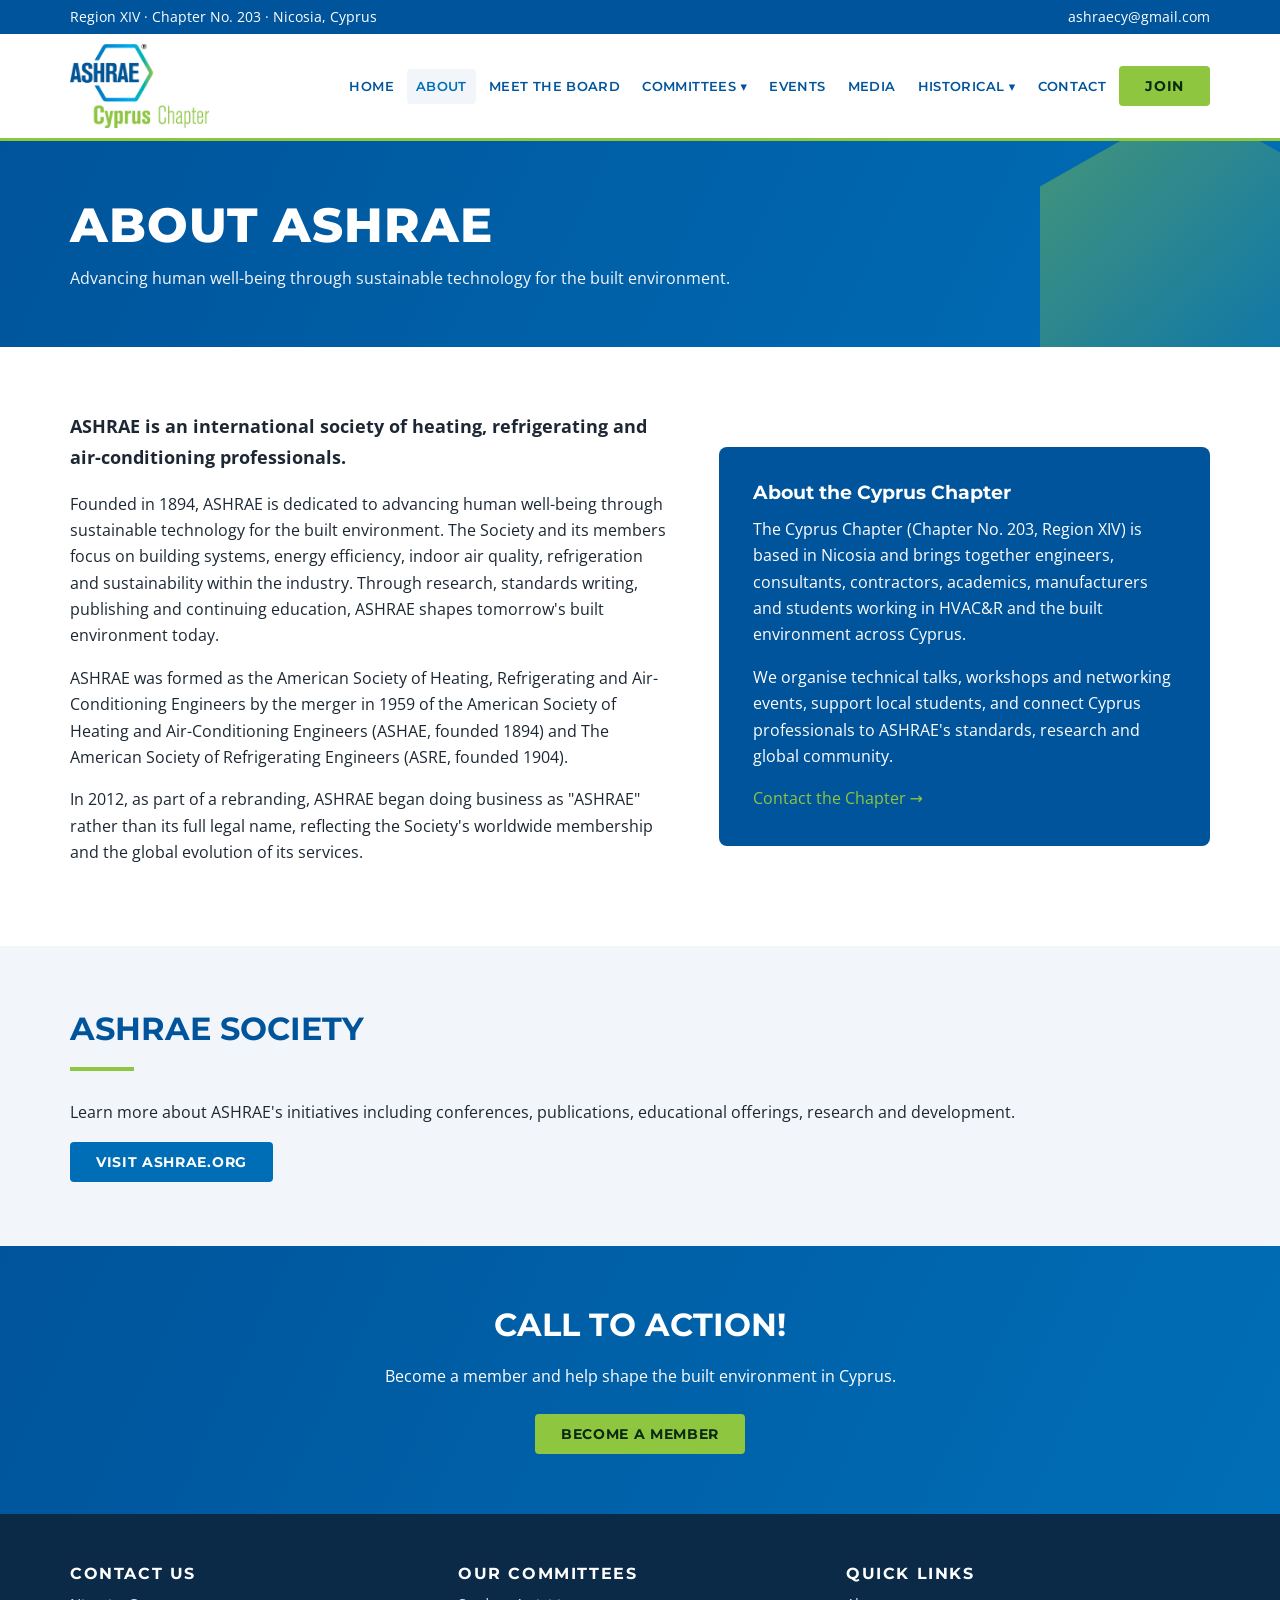
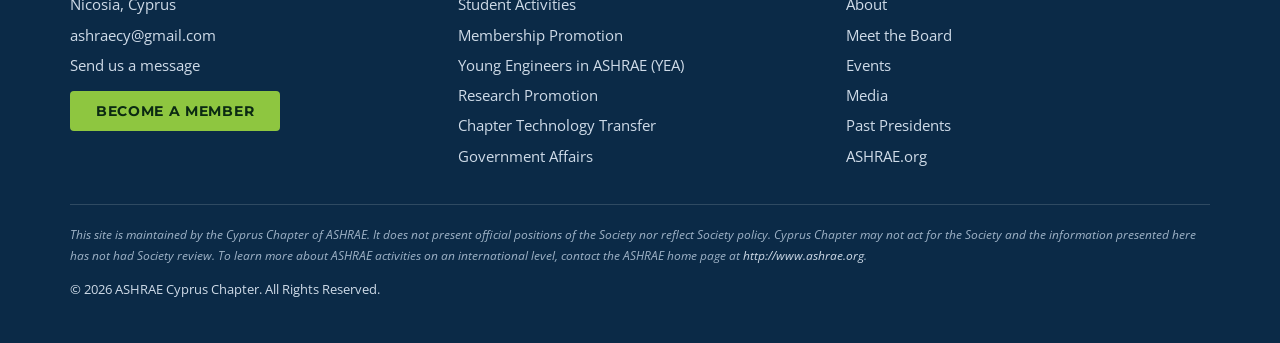
==== about.html @ 28b329ca "Add files via upload" ====
<!DOCTYPE html>
<html lang="en">
<head>
<meta charset="utf-8">
<meta name="viewport" content="width=device-width, initial-scale=1">
<title>About – ASHRAE Cyprus Chapter</title>
<meta name="description" content="ASHRAE Cyprus Chapter: advancing HVAC&amp;R and sustainable technology for the built environment in Cyprus.">
<link rel="icon" href="favicon.png">
<link rel="preconnect" href="https://fonts.googleapis.com">
<link rel="preconnect" href="https://fonts.gstatic.com" crossorigin>
<link href="https://fonts.googleapis.com/css2?family=Montserrat:wght@500;600;700;800&family=Open+Sans:wght@400;600;700&display=swap" rel="stylesheet">
<link rel="stylesheet" href="style.css">
</head>
<body>
<a class="skip" href="#content">Skip to content</a>
<div class="topbar"><div class="wrap"><span>Region XIV · Chapter No. 203 · Nicosia, Cyprus</span><a data-email href="#" hidden></a></div></div>
<header class="site"><div class="wrap">
  <a class="logo" href="index.html" aria-label="ASHRAE Cyprus Chapter home"><img src="logo.png" alt="ASHRAE Cyprus Chapter" width="640" height="387"></a>
  <button class="burger" aria-expanded="false" aria-controls="nav" onclick="var n=document.getElementById('nav');var o=n.classList.toggle('open');this.setAttribute('aria-expanded',o)">Menu</button>
  <nav class="main" id="nav" aria-label="Main"><ul><li><a class="top" href="index.html">Home</a></li><li><a class="top active" href="about.html">About</a></li><li><a class="top" href="meet-the-board.html">Meet the Board</a></li><li><a class="top" href="#" aria-haspopup="true">Committees ▾</a><div class="sub"><a href="student-activities.html">Student Activities</a><a href="membership-promotion.html">Membership Promotion</a><a href="young-engineers-in-ashrae-yea.html">Young Engineers in ASHRAE (YEA)</a><a href="research-promotion.html">Research Promotion</a><a href="chapter-technology-transfer.html">Chapter Technology Transfer</a><a href="government-affairs.html">Government Affairs</a></div></li><li><a class="top" href="events.html">Events</a></li><li><a class="top" href="media.html">Media</a></li><li><a class="top" href="#" aria-haspopup="true">Historical ▾</a><div class="sub"><a href="past-presidents.html">Past Presidents</a></div></li><li><a class="top" href="contact.html">Contact</a></li><li><a class="btn" href="https://www.ashrae.org/join" target="_blank" rel="noopener">Join</a></li></ul></nav>
</div></header>
<div class="page-hero"><div class="wrap"><h1>About ASHRAE</h1><p>Advancing human well-being through sustainable technology for the built environment.</p></div></div>
<main id="content">
<section><div class="wrap split">
  <div>
    <p style="font-size:1.15rem"><strong>ASHRAE is an international society of heating, refrigerating and air-conditioning professionals.</strong></p>
    <p>Founded in 1894, ASHRAE is dedicated to advancing human well-being through sustainable technology for the built environment. The Society and its members focus on building systems, energy efficiency, indoor air quality, refrigeration and sustainability within the industry. Through research, standards writing, publishing and continuing education, ASHRAE shapes tomorrow's built environment today.</p>
    <p>ASHRAE was formed as the American Society of Heating, Refrigerating and Air-Conditioning Engineers by the merger in 1959 of the American Society of Heating and Air-Conditioning Engineers (ASHAE, founded 1894) and The American Society of Refrigerating Engineers (ASRE, founded 1904).</p>
    <p>In 2012, as part of a rebranding, ASHRAE began doing business as "ASHRAE" rather than its full legal name, reflecting the Society's worldwide membership and the global evolution of its services.</p>
  </div>
  <div class="panel">
    <h3>About the Cyprus Chapter</h3>
    <p>The Cyprus Chapter (Chapter No. 203, Region XIV) is based in Nicosia and brings together engineers, consultants, contractors, academics, manufacturers and students working in HVAC&amp;R and the built environment across Cyprus.</p>
    <p>We organise technical talks, workshops and networking events, support local students, and connect Cyprus professionals to ASHRAE's standards, research and global community.</p>
    <a href="contact.html">Contact the Chapter →</a>
  </div>
</div></section>
<section class="soft"><div class="wrap">
  <h2>ASHRAE Society</h2><div class="title-bar"></div>
  <p>Learn more about ASHRAE's initiatives including conferences, publications, educational offerings, research and development.</p>
  <a class="btn blue" href="https://www.ashrae.org" target="_blank" rel="noopener">Visit ASHRAE.org</a>
</div></section>
<div class="cta"><div class="wrap"><h2>Call to action!</h2><p>Become a member and help shape the built environment in Cyprus.</p><a class="btn" href="https://www.ashrae.org/join" target="_blank" rel="noopener">Become a Member</a></div></div></main>
<footer class="site"><div class="wrap">
  <div class="grid g3">
    <div><h3>Contact Us</h3><ul><li>Nicosia, Cyprus</li><li><a data-email href="#" hidden></a></li><li><a href="contact.html">Send us a message</a></li></ul>
    <p style="margin-top:14px"><a class="btn" href="https://www.ashrae.org/join" target="_blank" rel="noopener">Become a Member</a></p></div>
    <div><h3>Our Committees</h3><ul><li><a href="student-activities.html">Student Activities</a></li><li><a href="membership-promotion.html">Membership Promotion</a></li><li><a href="young-engineers-in-ashrae-yea.html">Young Engineers in ASHRAE (YEA)</a></li><li><a href="research-promotion.html">Research Promotion</a></li><li><a href="chapter-technology-transfer.html">Chapter Technology Transfer</a></li><li><a href="government-affairs.html">Government Affairs</a></li></ul></div>
    <div><h3>Quick Links</h3><ul><li><a href="about.html">About</a></li><li><a href="meet-the-board.html">Meet the Board</a></li><li><a href="events.html">Events</a></li><li><a href="media.html">Media</a></li><li><a href="past-presidents.html">Past Presidents</a></li><li><a href="https://www.ashrae.org" target="_blank" rel="noopener">ASHRAE.org</a></li></ul></div>
  </div>
  <p class="disclaimer">This site is maintained by the Cyprus Chapter of ASHRAE. It does not present official positions of the Society nor reflect Society policy. Cyprus Chapter may not act for the Society and the information presented here has not had Society review. To learn more about ASHRAE activities on an international level, contact the ASHRAE home page at <a href="http://www.ashrae.org">http://www.ashrae.org</a>.</p>
  <p class="copy">© 2026 ASHRAE Cyprus Chapter. All Rights Reserved.</p>
</div></footer>
<script src="site-data.js"></script>
<script src="site.js"></script>
</body>
</html>
---- style.css ----
:root{
  --navy:#00549B; --blue:#006EB6; --sky:#2AACE3; --green:#8EC640; --gray:#7A7D81;
  --ink:#1c2733; --bg:#ffffff; --soft:#f2f6fa; --line:#dde5ec;
  --font-head:'Montserrat',system-ui,sans-serif; --font-body:'Open Sans',system-ui,sans-serif;
}
*{box-sizing:border-box}
html{scroll-behavior:smooth}
body{margin:0;font-family:var(--font-body);color:var(--ink);line-height:1.65;background:var(--bg);font-size:16px}
img{max-width:100%;display:block}
a{color:var(--blue);text-decoration:none}
a:hover{color:var(--navy)}
h1,h2,h3,h4{font-family:var(--font-head);color:var(--navy);line-height:1.2;margin:0 0 .6em}
h1{font-size:clamp(2rem,4.5vw,3rem);text-transform:uppercase;letter-spacing:.02em;font-weight:800}
h2{font-size:clamp(1.5rem,3vw,2rem);text-transform:uppercase;font-weight:700}
h3{font-size:1.2rem;font-weight:700}
p{margin:0 0 1em}
.wrap{max-width:1180px;margin:0 auto;padding:0 20px}
.skip{position:absolute;left:-999px}.skip:focus{left:10px;top:10px;background:#fff;padding:8px;z-index:99}

/* top bar + header */
.topbar{background:var(--navy);color:#fff;font-size:.85rem}
.topbar .wrap{display:flex;justify-content:flex-end;gap:20px;padding-top:6px;padding-bottom:6px}
.topbar a{color:#fff}
header.site{background:#fff;border-bottom:3px solid var(--green);position:sticky;top:0;z-index:50}
header.site .wrap{display:flex;align-items:center;justify-content:space-between;gap:20px;min-height:84px}
.logo{display:flex;align-items:center;gap:12px;color:var(--navy)}
.logo .hex{width:46px;height:52px;background:linear-gradient(135deg,var(--blue),var(--green));clip-path:polygon(50% 0,100% 25%,100% 75%,50% 100%,0 75%,0 25%);display:grid;place-items:center;color:#fff;font:800 .8rem var(--font-head)}
.logo .t1{font:800 1.35rem var(--font-head);letter-spacing:.04em;line-height:1}
.logo .t2{font:600 .78rem var(--font-head);color:var(--gray);text-transform:uppercase;letter-spacing:.08em}
nav.main ul{list-style:none;margin:0;padding:0;display:flex;gap:4px;align-items:center}
nav.main li{position:relative}
nav.main a.top{display:block;padding:10px 12px;font:600 .85rem var(--font-head);color:var(--navy);text-transform:uppercase;letter-spacing:.03em;border-radius:4px}
nav.main a.top:hover,nav.main a.top.active{background:var(--soft);color:var(--blue)}
nav.main .sub{display:none;position:absolute;left:0;top:100%;background:#fff;min-width:290px;box-shadow:0 10px 28px rgba(0,40,80,.15);border-top:3px solid var(--green);padding:6px 0}
nav.main li:hover>.sub,nav.main li:focus-within>.sub{display:block}
nav.main .sub a{display:block;padding:9px 18px;font-size:.9rem;color:var(--ink)}
nav.main .sub a:hover{background:var(--soft);color:var(--blue)}
.btn{display:inline-block;background:var(--green);color:#0b2a12;font:700 .85rem var(--font-head);text-transform:uppercase;letter-spacing:.05em;padding:12px 26px;border-radius:4px;border:0;cursor:pointer;transition:.2s}
.btn:hover{background:#7bb232;color:#0b2a12;transform:translateY(-1px)}
.btn.blue{background:var(--blue);color:#fff}.btn.blue:hover{background:var(--navy);color:#fff}
.btn.ghost{background:transparent;border:2px solid #fff;color:#fff}.btn.ghost:hover{background:#fff;color:var(--navy)}
.burger{display:none;background:none;border:2px solid var(--navy);color:var(--navy);padding:6px 12px;font:700 .9rem var(--font-head);border-radius:4px;cursor:pointer}

/* hero */
.hero{position:relative;color:#fff;background:linear-gradient(115deg,rgba(0,84,155,.96) 0%,rgba(0,110,182,.9) 55%,rgba(42,172,227,.85) 100%);overflow:hidden}
.hero:before{content:"";position:absolute;right:-120px;top:-80px;width:520px;height:580px;background:linear-gradient(135deg,rgba(142,198,64,.55),rgba(142,198,64,0));clip-path:polygon(50% 0,100% 25%,100% 75%,50% 100%,0 75%,0 25%)}
.hero:after{content:"";position:absolute;left:-90px;bottom:-140px;width:380px;height:420px;background:rgba(255,255,255,.07);clip-path:polygon(50% 0,100% 25%,100% 75%,50% 100%,0 75%,0 25%)}
.hero .wrap{position:relative;z-index:1;padding-top:96px;padding-bottom:96px;max-width:900px;margin-left:max(20px,calc((100vw - 1180px)/2))}
.hero h1{color:#fff;margin-bottom:.3em}
.hero .kicker{font:600 .9rem var(--font-head);letter-spacing:.2em;text-transform:uppercase;color:var(--green);margin-bottom:12px}
.hero p{font-size:1.15rem;max-width:640px}
.hero .notice{display:inline-block;margin-top:26px;background:rgba(255,255,255,.14);border-left:4px solid var(--green);padding:12px 18px;font-size:.95rem}
.hero .notice a{color:#fff;text-decoration:underline}
.page-hero{background:linear-gradient(115deg,var(--navy),var(--blue));color:#fff;position:relative;overflow:hidden}
.page-hero:after{content:"";position:absolute;right:-60px;top:-40px;width:300px;height:340px;background:linear-gradient(135deg,rgba(142,198,64,.5),rgba(142,198,64,0));clip-path:polygon(50% 0,100% 25%,100% 75%,50% 100%,0 75%,0 25%)}
.page-hero .wrap{padding-top:56px;padding-bottom:56px;position:relative;z-index:1}
.page-hero h1{color:#fff;margin:0}
.page-hero p{margin:10px 0 0;max-width:700px;opacity:.95}

section{padding:64px 0}
section.soft{background:var(--soft)}
.eyebrow{font:700 .8rem var(--font-head);letter-spacing:.18em;text-transform:uppercase;color:var(--green);margin-bottom:8px}
.title-bar{width:64px;height:4px;background:var(--green);margin:0 0 28px}
.center{text-align:center}.center .title-bar{margin-left:auto;margin-right:auto}

.grid{display:grid;gap:24px}
.g2{grid-template-columns:repeat(2,1fr)}.g3{grid-template-columns:repeat(3,1fr)}.g4{grid-template-columns:repeat(4,1fr)}
.card{background:#fff;border:1px solid var(--line);border-top:4px solid var(--blue);border-radius:6px;padding:26px;transition:.2s;display:flex;flex-direction:column}
.card:hover{box-shadow:0 12px 30px rgba(0,60,110,.12);transform:translateY(-3px)}
.card:nth-child(3n+2){border-top-color:var(--sky)}.card:nth-child(3n){border-top-color:var(--green)}
.card h3{margin-bottom:.5em}
.card .more{margin-top:auto;font:700 .8rem var(--font-head);text-transform:uppercase;letter-spacing:.06em}

.split{display:grid;grid-template-columns:1.1fr .9fr;gap:48px;align-items:center}
.panel{background:var(--navy);color:#fff;border-radius:8px;padding:34px}
.panel h3{color:#fff}.panel a{color:var(--green)}
.stat{display:grid;grid-template-columns:repeat(2,1fr);gap:18px;margin-top:10px}
.stat div{background:rgba(255,255,255,.1);border-radius:6px;padding:16px}
.stat b{display:block;font:800 1.9rem var(--font-head);color:var(--green)}

.tier{margin-bottom:34px}
.tier h3{display:flex;align-items:center;gap:10px;font-size:1rem;text-transform:uppercase;letter-spacing:.12em;color:var(--gray)}
.tier h3:after{content:"";flex:1;height:1px;background:var(--line)}
.slots{display:flex;flex-wrap:wrap;gap:16px}
.slot{flex:1 1 200px;min-height:84px;border:2px dashed var(--line);border-radius:6px;display:grid;place-items:center;color:var(--gray);font-size:.85rem;background:#fff;text-align:center;padding:10px}

.person{text-align:center}
.avatar{width:150px;height:150px;border-radius:50%;margin:0 auto 14px;background:linear-gradient(135deg,var(--soft),#dbe8f3);border:4px solid #fff;box-shadow:0 0 0 3px var(--sky);display:grid;place-items:center;color:var(--blue);font:800 2rem var(--font-head)}
.person h3{margin-bottom:2px}.person h4{font:600 .85rem var(--font-body);color:var(--gray);text-transform:uppercase;letter-spacing:.1em;margin:0 0 6px}
.person .ph{font-size:.8rem;color:var(--gray);font-style:italic}

.events .ev{display:flex;gap:20px;background:#fff;border:1px solid var(--line);border-left:5px solid var(--green);border-radius:6px;padding:18px 22px;margin-bottom:14px;align-items:center}
.date{min-width:74px;text-align:center;background:var(--navy);color:#fff;border-radius:6px;padding:8px}
.date b{display:block;font:800 1.6rem var(--font-head);line-height:1}.date span{font-size:.75rem;text-transform:uppercase;letter-spacing:.1em}
.empty{border:2px dashed var(--line);border-radius:8px;padding:34px;text-align:center;color:var(--gray);background:#fff}
.media-item{display:flex;gap:16px;align-items:center;background:#fff;border:1px solid var(--line);border-radius:6px;padding:16px 20px;margin-bottom:12px}
.media-item .play{width:44px;height:44px;border-radius:50%;background:var(--blue);display:grid;place-items:center;color:#fff;flex:none}
.tag{font:700 .7rem var(--font-head);text-transform:uppercase;letter-spacing:.1em;color:var(--blue);background:var(--soft);padding:3px 9px;border-radius:20px}
ul.clean{list-style:none;padding:0;margin:0}
ul.clean li{padding:10px 0;border-bottom:1px solid var(--line)}
ul.clean li:before{content:"";display:inline-block;width:9px;height:9px;background:var(--green);margin-right:12px;clip-path:polygon(50% 0,100% 25%,100% 75%,50% 100%,0 75%,0 25%)}
table{width:100%;border-collapse:collapse;background:#fff}
th,td{padding:12px 16px;border-bottom:1px solid var(--line);text-align:left}
th{background:var(--navy);color:#fff;font:600 .85rem var(--font-head);text-transform:uppercase;letter-spacing:.06em}

.cta{background:linear-gradient(115deg,var(--navy),var(--blue));color:#fff;text-align:center;padding:60px 0}
.cta h2{color:#fff}.cta p{max-width:620px;margin:0 auto 24px}

form.contact{display:grid;gap:14px}
form.contact input,form.contact textarea,form.contact select{width:100%;padding:12px 14px;border:1px solid var(--line);border-radius:4px;font:inherit}
form.contact input:focus,form.contact textarea:focus{outline:2px solid var(--sky);border-color:var(--sky)}

footer.site{background:#0b2a47;color:#cfdbe8;font-size:.92rem}
footer.site .wrap{padding-top:50px;padding-bottom:30px}
footer.site h3{color:#fff;font-size:1rem;text-transform:uppercase;letter-spacing:.1em}
footer.site a{color:#cfdbe8}footer.site a:hover{color:var(--green)}
footer.site ul{list-style:none;padding:0;margin:0}footer.site li{margin-bottom:6px}
.disclaimer{border-top:1px solid rgba(255,255,255,.15);margin-top:30px;padding-top:20px;font-size:.78rem;font-style:italic;color:#9fb3c7}
.copy{margin-top:12px;font-size:.82rem}

@media(max-width:980px){
  .g3,.g4{grid-template-columns:repeat(2,1fr)}.split{grid-template-columns:1fr}
  .burger{display:block}
  nav.main{display:none;position:absolute;left:0;right:0;top:100%;background:#fff;border-bottom:3px solid var(--green);box-shadow:0 12px 24px rgba(0,0,0,.12);max-height:80vh;overflow:auto}
  nav.main.open{display:block}
  nav.main ul{flex-direction:column;align-items:stretch;padding:10px 20px}
  nav.main .sub{display:block;position:static;box-shadow:none;border:0;padding:0 0 0 14px}
  header.site .wrap{position:relative}
}
@media(max-width:620px){.g2,.g3,.g4{grid-template-columns:1fr}section{padding:44px 0}.hero .wrap{padding-top:64px;padding-bottom:64px}.events .ev{flex-direction:column;align-items:flex-start}}

.logo .t2,nav.main a.top{white-space:nowrap}
nav.main a.top{padding:10px 9px;font-size:.8rem}

.logo img{height:58px;width:auto;max-width:100%;display:block}
@media(max-width:620px){.logo img{height:46px}}

/* ---- final build additions ---- */
[hidden]{display:none!important}
.logo img{height:84px;width:auto;max-width:100%;display:block}
header.site .wrap{min-height:104px}
.topbar .wrap{justify-content:space-between}
.logo-slot{background:#fff;border:1px solid var(--line);border-style:solid;padding:14px;min-height:96px}
.logo-slot img{max-height:70px;width:auto;max-width:100%;object-fit:contain}
.avatar{overflow:hidden}
.avatar.has-photo{background:#fff}
.avatar-img{width:100%;height:100%;object-fit:cover}
.person a{font-size:.85rem;word-break:break-word}
.ev-info{min-width:0}.ev-info h3{margin:0 0 2px}.ev-meta{margin:0 0 4px;color:var(--gray)}
.ev .more{font:700 .8rem var(--font-head);text-transform:uppercase;letter-spacing:.05em}
.table-wrap{overflow-x:auto}
a.media-item{color:inherit;transition:.2s}a.media-item:hover{border-color:var(--sky);box-shadow:0 6px 18px rgba(0,60,110,.1)}
.media-item h3{margin:4px 0 0;font-size:1.05rem}
.split.single{grid-template-columns:minmax(0,760px)}
.panel.center .avatar{box-shadow:0 0 0 3px var(--green)}
.panel.center p{margin:0 0 8px}
@media(max-width:620px){.logo img{height:60px}.topbar .wrap{flex-wrap:wrap;gap:4px 14px}}
footer.site a.btn,footer.site a.btn:hover{color:#0b2a12}
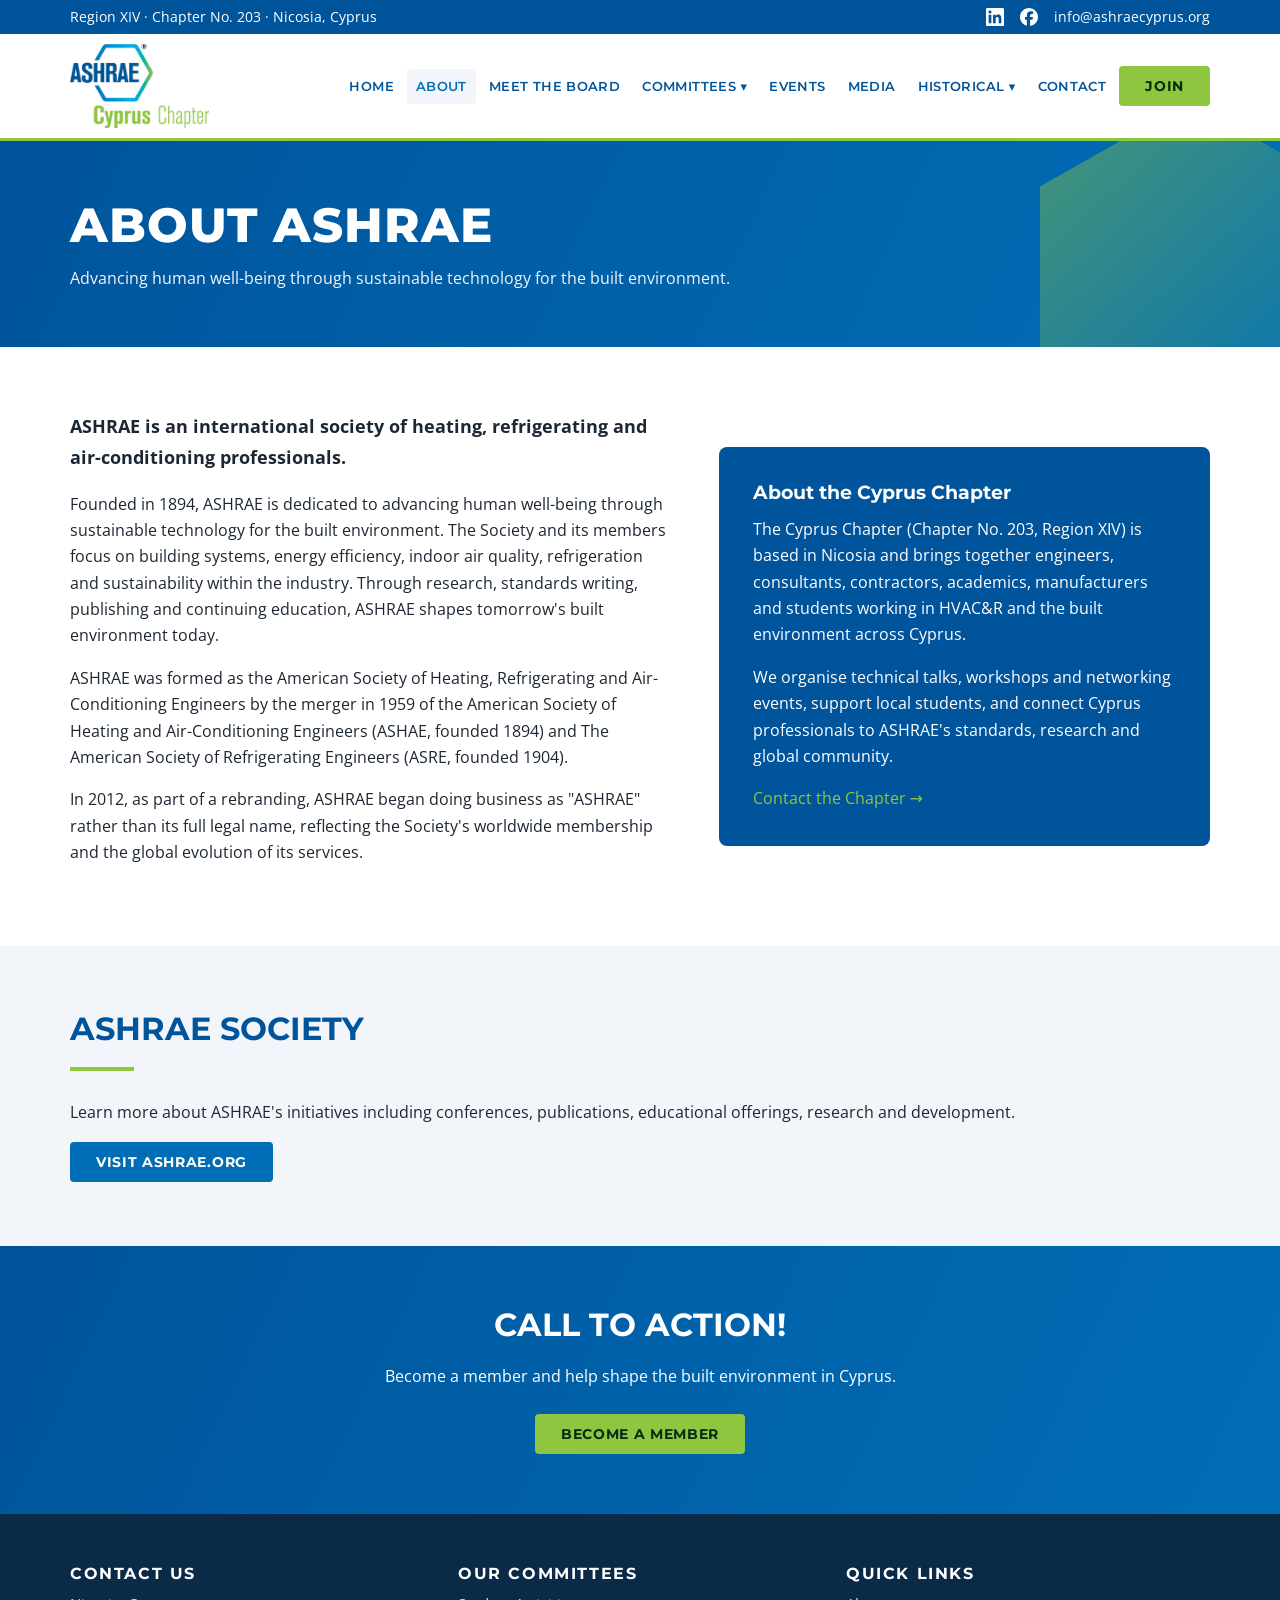
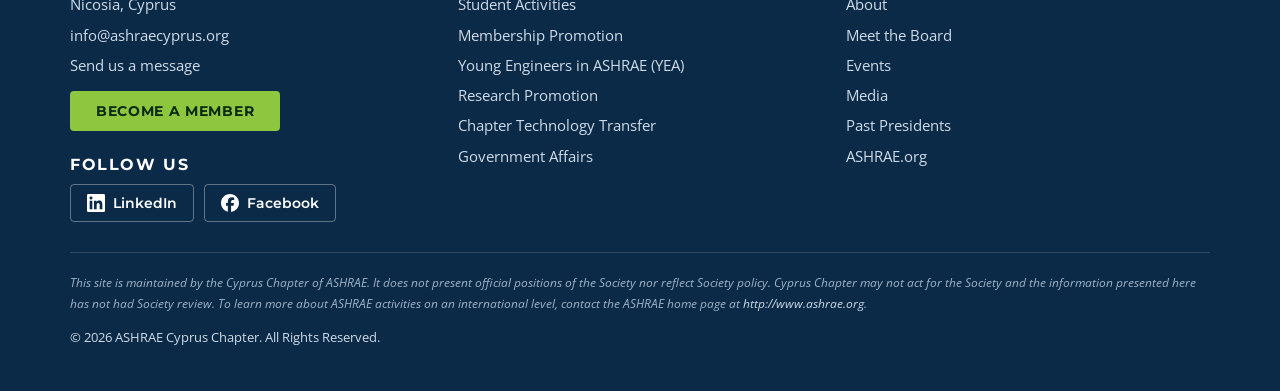
==== commit 94083b70: "Add files via upload" ====
--- a/about.html
+++ b/about.html
@@ -13,7 +13,7 @@
 </head>
 <body>
 <a class="skip" href="#content">Skip to content</a>
-<div class="topbar"><div class="wrap"><span>Region XIV · Chapter No. 203 · Nicosia, Cyprus</span><a data-email href="#" hidden></a></div></div>
+<div class="topbar"><div class="wrap"><span>Region XIV · Chapter No. 203 · Nicosia, Cyprus</span><div class="topbar-right"><a class="social top" data-social="linkedin" href="#" target="_blank" rel="noopener" aria-label="ASHRAE Cyprus Chapter on LinkedIn" hidden><svg class="ico" viewBox="0 0 24 24" aria-hidden="true" focusable="false"><path d="M20.447 20.452h-3.554v-5.569c0-1.328-.027-3.037-1.852-3.037-1.853 0-2.136 1.445-2.136 2.939v5.667H9.351V9h3.414v1.561h.046c.477-.9 1.637-1.85 3.37-1.85 3.601 0 4.267 2.37 4.267 5.455v6.286zM5.337 7.433c-1.144 0-2.063-.926-2.063-2.065 0-1.138.92-2.063 2.063-2.063 1.14 0 2.064.925 2.064 2.063 0 1.139-.925 2.065-2.064 2.065zm1.782 13.019H3.555V9h3.564v11.452zM22.225 0H1.771C.792 0 0 .774 0 1.729v20.542C0 23.227.792 24 1.771 24h20.451C23.2 24 24 23.227 24 22.271V1.729C24 .774 23.2 0 22.222 0h.003z"/></svg><span class="lbl">LinkedIn</span></a><a class="social top" data-social="facebook" href="#" target="_blank" rel="noopener" aria-label="ASHRAE Cyprus Chapter on Facebook" hidden><svg class="ico" viewBox="0 0 24 24" aria-hidden="true" focusable="false"><path d="M9.101 23.691v-7.98H6.627v-3.667h2.474v-1.58c0-4.085 1.848-5.978 5.858-5.978.401 0 .955.042 1.468.103a8.68 8.68 0 0 1 1.141.195v3.325a8.623 8.623 0 0 0-.653-.036 26.805 26.805 0 0 0-.733-.009c-.707 0-1.259.096-1.675.309a1.686 1.686 0 0 0-.679.622c-.258.42-.374.995-.374 1.752v1.297h3.919l-.386 2.103-.287 1.564h-3.246v8.245C19.396 23.238 24 18.179 24 12.044c0-6.627-5.373-12-12-12s-12 5.373-12 12c0 5.628 3.874 10.35 9.101 11.647Z"/></svg><span class="lbl">Facebook</span></a><a data-email href="#" hidden></a></div></div></div>
 <header class="site"><div class="wrap">
   <a class="logo" href="index.html" aria-label="ASHRAE Cyprus Chapter home"><img src="logo.png" alt="ASHRAE Cyprus Chapter" width="640" height="387"></a>
   <button class="burger" aria-expanded="false" aria-controls="nav" onclick="var n=document.getElementById('nav');var o=n.classList.toggle('open');this.setAttribute('aria-expanded',o)">Menu</button>
@@ -44,7 +44,7 @@
 <footer class="site"><div class="wrap">
   <div class="grid g3">
     <div><h3>Contact Us</h3><ul><li>Nicosia, Cyprus</li><li><a data-email href="#" hidden></a></li><li><a href="contact.html">Send us a message</a></li></ul>
-    <p style="margin-top:14px"><a class="btn" href="https://www.ashrae.org/join" target="_blank" rel="noopener">Become a Member</a></p></div>
+    <p style="margin-top:14px"><a class="btn" href="https://www.ashrae.org/join" target="_blank" rel="noopener">Become a Member</a></p><h3 style="margin-top:24px">Follow Us</h3><div class="follow"><a class="social btn-social" data-social="linkedin" href="#" target="_blank" rel="noopener" aria-label="ASHRAE Cyprus Chapter on LinkedIn" hidden><svg class="ico" viewBox="0 0 24 24" aria-hidden="true" focusable="false"><path d="M20.447 20.452h-3.554v-5.569c0-1.328-.027-3.037-1.852-3.037-1.853 0-2.136 1.445-2.136 2.939v5.667H9.351V9h3.414v1.561h.046c.477-.9 1.637-1.85 3.37-1.85 3.601 0 4.267 2.37 4.267 5.455v6.286zM5.337 7.433c-1.144 0-2.063-.926-2.063-2.065 0-1.138.92-2.063 2.063-2.063 1.14 0 2.064.925 2.064 2.063 0 1.139-.925 2.065-2.064 2.065zm1.782 13.019H3.555V9h3.564v11.452zM22.225 0H1.771C.792 0 0 .774 0 1.729v20.542C0 23.227.792 24 1.771 24h20.451C23.2 24 24 23.227 24 22.271V1.729C24 .774 23.2 0 22.222 0h.003z"/></svg><span class="lbl">LinkedIn</span></a><a class="social btn-social" data-social="facebook" href="#" target="_blank" rel="noopener" aria-label="ASHRAE Cyprus Chapter on Facebook" hidden><svg class="ico" viewBox="0 0 24 24" aria-hidden="true" focusable="false"><path d="M9.101 23.691v-7.98H6.627v-3.667h2.474v-1.58c0-4.085 1.848-5.978 5.858-5.978.401 0 .955.042 1.468.103a8.68 8.68 0 0 1 1.141.195v3.325a8.623 8.623 0 0 0-.653-.036 26.805 26.805 0 0 0-.733-.009c-.707 0-1.259.096-1.675.309a1.686 1.686 0 0 0-.679.622c-.258.42-.374.995-.374 1.752v1.297h3.919l-.386 2.103-.287 1.564h-3.246v8.245C19.396 23.238 24 18.179 24 12.044c0-6.627-5.373-12-12-12s-12 5.373-12 12c0 5.628 3.874 10.35 9.101 11.647Z"/></svg><span class="lbl">Facebook</span></a></div></div>
     <div><h3>Our Committees</h3><ul><li><a href="student-activities.html">Student Activities</a></li><li><a href="membership-promotion.html">Membership Promotion</a></li><li><a href="young-engineers-in-ashrae-yea.html">Young Engineers in ASHRAE (YEA)</a></li><li><a href="research-promotion.html">Research Promotion</a></li><li><a href="chapter-technology-transfer.html">Chapter Technology Transfer</a></li><li><a href="government-affairs.html">Government Affairs</a></li></ul></div>
     <div><h3>Quick Links</h3><ul><li><a href="about.html">About</a></li><li><a href="meet-the-board.html">Meet the Board</a></li><li><a href="events.html">Events</a></li><li><a href="media.html">Media</a></li><li><a href="past-presidents.html">Past Presidents</a></li><li><a href="https://www.ashrae.org" target="_blank" rel="noopener">ASHRAE.org</a></li></ul></div>
   </div>
--- a/style.css
+++ b/style.css
@@ -156,3 +156,13 @@
 .panel.center p{margin:0 0 8px}
 @media(max-width:620px){.logo img{height:60px}.topbar .wrap{flex-wrap:wrap;gap:4px 14px}}
 footer.site a.btn,footer.site a.btn:hover{color:#0b2a12}
+
+.topbar-right{display:flex;align-items:center;gap:16px}
+.ico{width:1.1em;height:1.1em;fill:currentColor;flex:none}
+.social.top{display:inline-flex;align-items:center;color:#fff}
+.social.top .ico{width:18px;height:18px}.social.top .lbl{position:absolute;left:-9999px}
+.social.top:hover{color:var(--green)}
+.follow{display:flex;gap:10px;flex-wrap:wrap}
+footer.site a.btn-social{display:inline-flex;align-items:center;gap:8px;padding:9px 16px;border:1px solid rgba(255,255,255,.35);border-radius:4px;color:#fff;font:600 .85rem var(--font-head)}
+footer.site a.btn-social .ico{width:18px;height:18px}
+footer.site a.btn-social:hover{background:var(--green);border-color:var(--green);color:#0b2a12}
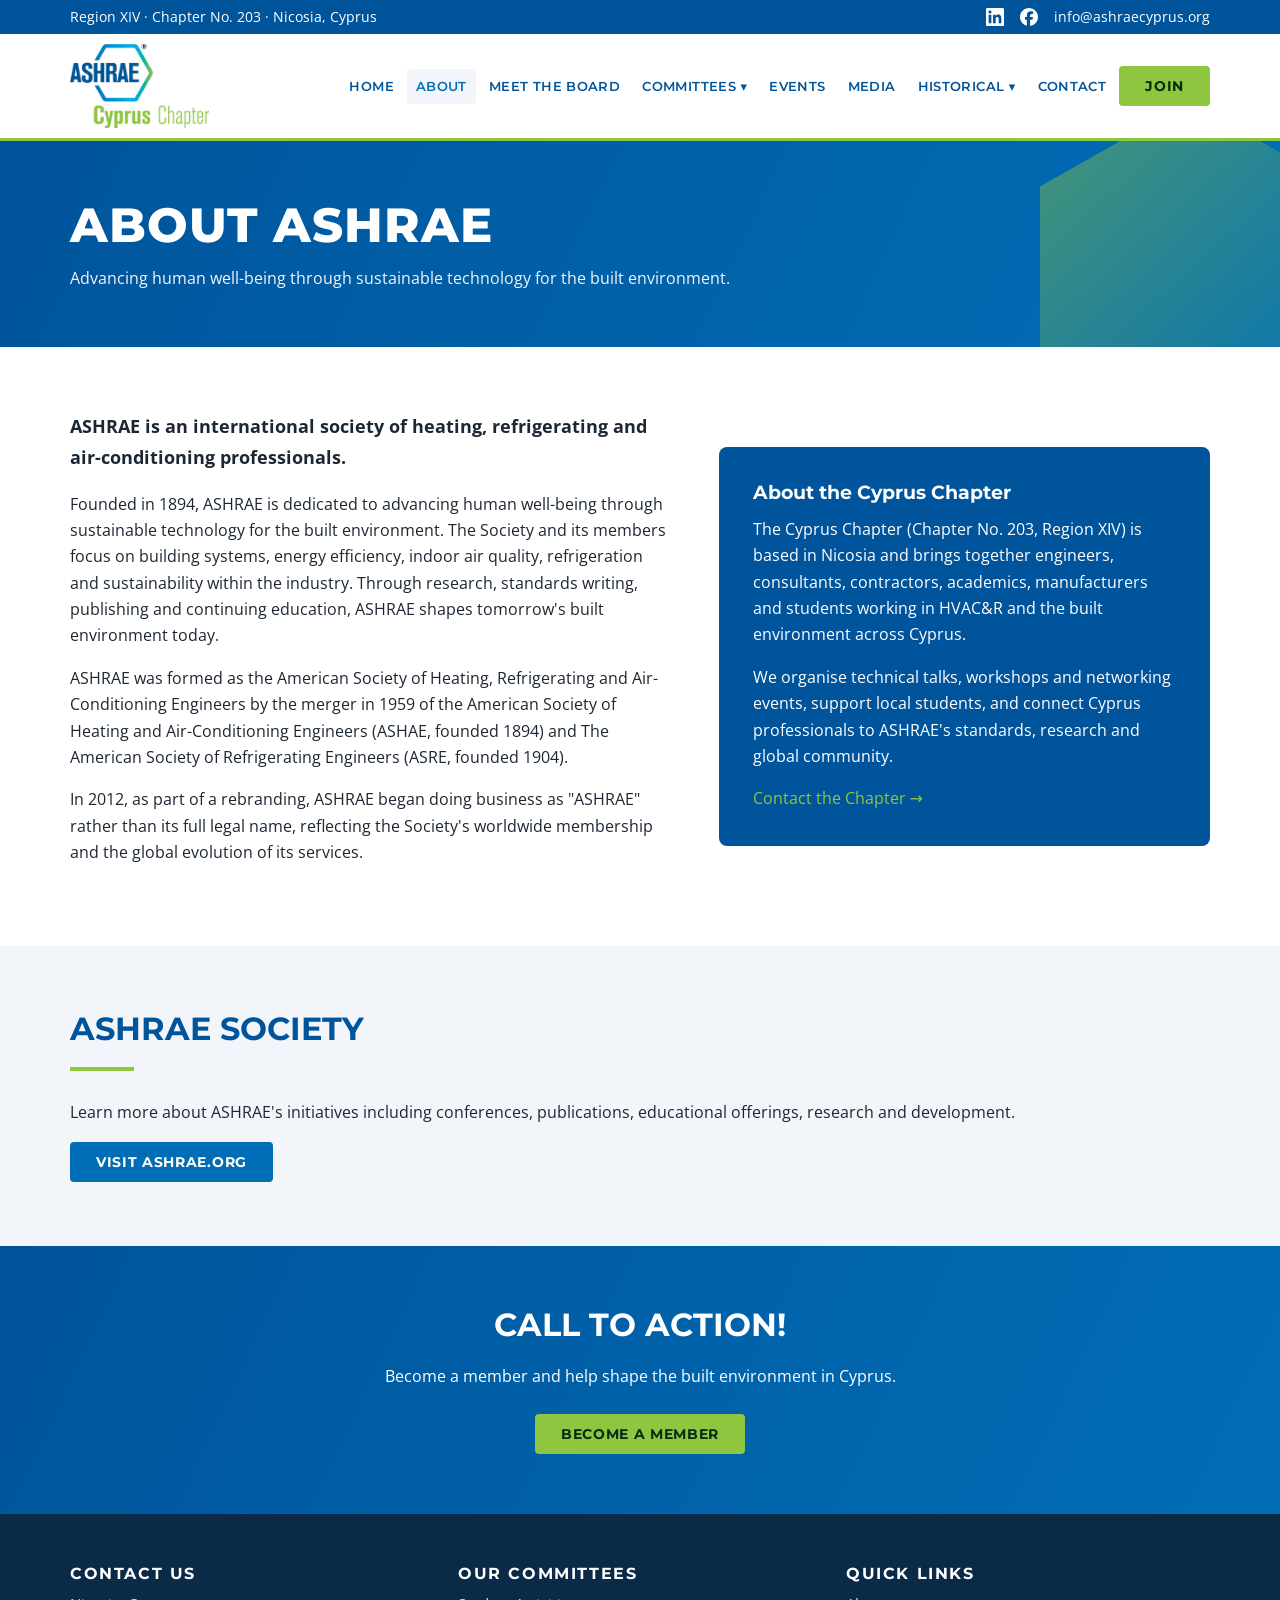
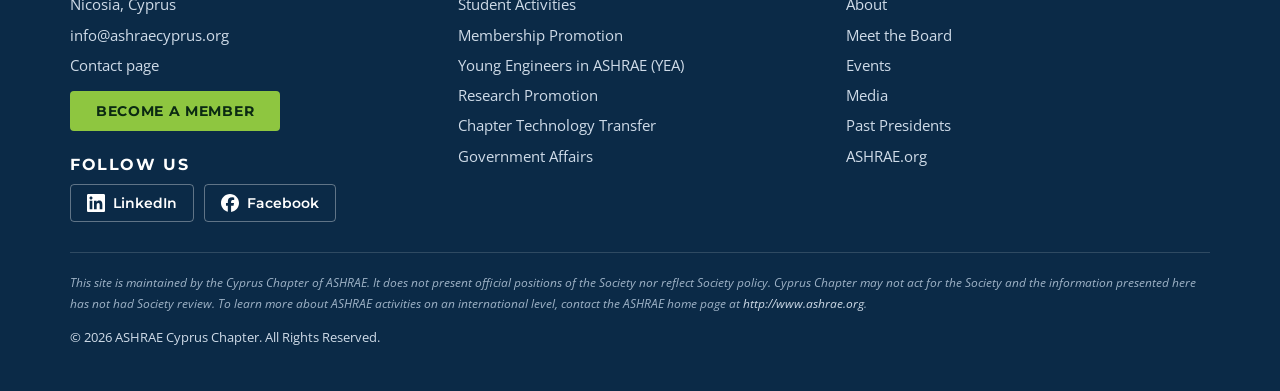
==== commit 1881dc14: "Add files via upload" ====
--- a/about.html
+++ b/about.html
@@ -43,7 +43,7 @@
 <div class="cta"><div class="wrap"><h2>Call to action!</h2><p>Become a member and help shape the built environment in Cyprus.</p><a class="btn" href="https://www.ashrae.org/join" target="_blank" rel="noopener">Become a Member</a></div></div></main>
 <footer class="site"><div class="wrap">
   <div class="grid g3">
-    <div><h3>Contact Us</h3><ul><li>Nicosia, Cyprus</li><li><a data-email href="#" hidden></a></li><li><a href="contact.html">Send us a message</a></li></ul>
+    <div><h3>Contact Us</h3><ul><li>Nicosia, Cyprus</li><li><a data-email href="#" hidden></a></li><li><a href="contact.html">Contact page</a></li></ul>
     <p style="margin-top:14px"><a class="btn" href="https://www.ashrae.org/join" target="_blank" rel="noopener">Become a Member</a></p><h3 style="margin-top:24px">Follow Us</h3><div class="follow"><a class="social btn-social" data-social="linkedin" href="#" target="_blank" rel="noopener" aria-label="ASHRAE Cyprus Chapter on LinkedIn" hidden><svg class="ico" viewBox="0 0 24 24" aria-hidden="true" focusable="false"><path d="M20.447 20.452h-3.554v-5.569c0-1.328-.027-3.037-1.852-3.037-1.853 0-2.136 1.445-2.136 2.939v5.667H9.351V9h3.414v1.561h.046c.477-.9 1.637-1.85 3.37-1.85 3.601 0 4.267 2.37 4.267 5.455v6.286zM5.337 7.433c-1.144 0-2.063-.926-2.063-2.065 0-1.138.92-2.063 2.063-2.063 1.14 0 2.064.925 2.064 2.063 0 1.139-.925 2.065-2.064 2.065zm1.782 13.019H3.555V9h3.564v11.452zM22.225 0H1.771C.792 0 0 .774 0 1.729v20.542C0 23.227.792 24 1.771 24h20.451C23.2 24 24 23.227 24 22.271V1.729C24 .774 23.2 0 22.222 0h.003z"/></svg><span class="lbl">LinkedIn</span></a><a class="social btn-social" data-social="facebook" href="#" target="_blank" rel="noopener" aria-label="ASHRAE Cyprus Chapter on Facebook" hidden><svg class="ico" viewBox="0 0 24 24" aria-hidden="true" focusable="false"><path d="M9.101 23.691v-7.98H6.627v-3.667h2.474v-1.58c0-4.085 1.848-5.978 5.858-5.978.401 0 .955.042 1.468.103a8.68 8.68 0 0 1 1.141.195v3.325a8.623 8.623 0 0 0-.653-.036 26.805 26.805 0 0 0-.733-.009c-.707 0-1.259.096-1.675.309a1.686 1.686 0 0 0-.679.622c-.258.42-.374.995-.374 1.752v1.297h3.919l-.386 2.103-.287 1.564h-3.246v8.245C19.396 23.238 24 18.179 24 12.044c0-6.627-5.373-12-12-12s-12 5.373-12 12c0 5.628 3.874 10.35 9.101 11.647Z"/></svg><span class="lbl">Facebook</span></a></div></div>
     <div><h3>Our Committees</h3><ul><li><a href="student-activities.html">Student Activities</a></li><li><a href="membership-promotion.html">Membership Promotion</a></li><li><a href="young-engineers-in-ashrae-yea.html">Young Engineers in ASHRAE (YEA)</a></li><li><a href="research-promotion.html">Research Promotion</a></li><li><a href="chapter-technology-transfer.html">Chapter Technology Transfer</a></li><li><a href="government-affairs.html">Government Affairs</a></li></ul></div>
     <div><h3>Quick Links</h3><ul><li><a href="about.html">About</a></li><li><a href="meet-the-board.html">Meet the Board</a></li><li><a href="events.html">Events</a></li><li><a href="media.html">Media</a></li><li><a href="past-presidents.html">Past Presidents</a></li><li><a href="https://www.ashrae.org" target="_blank" rel="noopener">ASHRAE.org</a></li></ul></div>
--- a/style.css
+++ b/style.css
@@ -166,3 +166,12 @@
 footer.site a.btn-social{display:inline-flex;align-items:center;gap:8px;padding:9px 16px;border:1px solid rgba(255,255,255,.35);border-radius:4px;color:#fff;font:600 .85rem var(--font-head)}
 footer.site a.btn-social .ico{width:18px;height:18px}
 footer.site a.btn-social:hover{background:var(--green);border-color:var(--green);color:#0b2a12}
+
+.people{display:flex;flex-wrap:wrap;justify-content:center;gap:36px 24px}
+.people .person{flex:0 1 250px;min-width:0}
+
+.hp{position:absolute;left:-9999px;height:0;overflow:hidden}
+.form-status{margin-top:14px;font-weight:600;color:var(--navy)}
+.form-status a{font-weight:700}
+
+.btn-lg{font-size:1.05rem;padding:16px 34px;text-transform:none;letter-spacing:.02em}
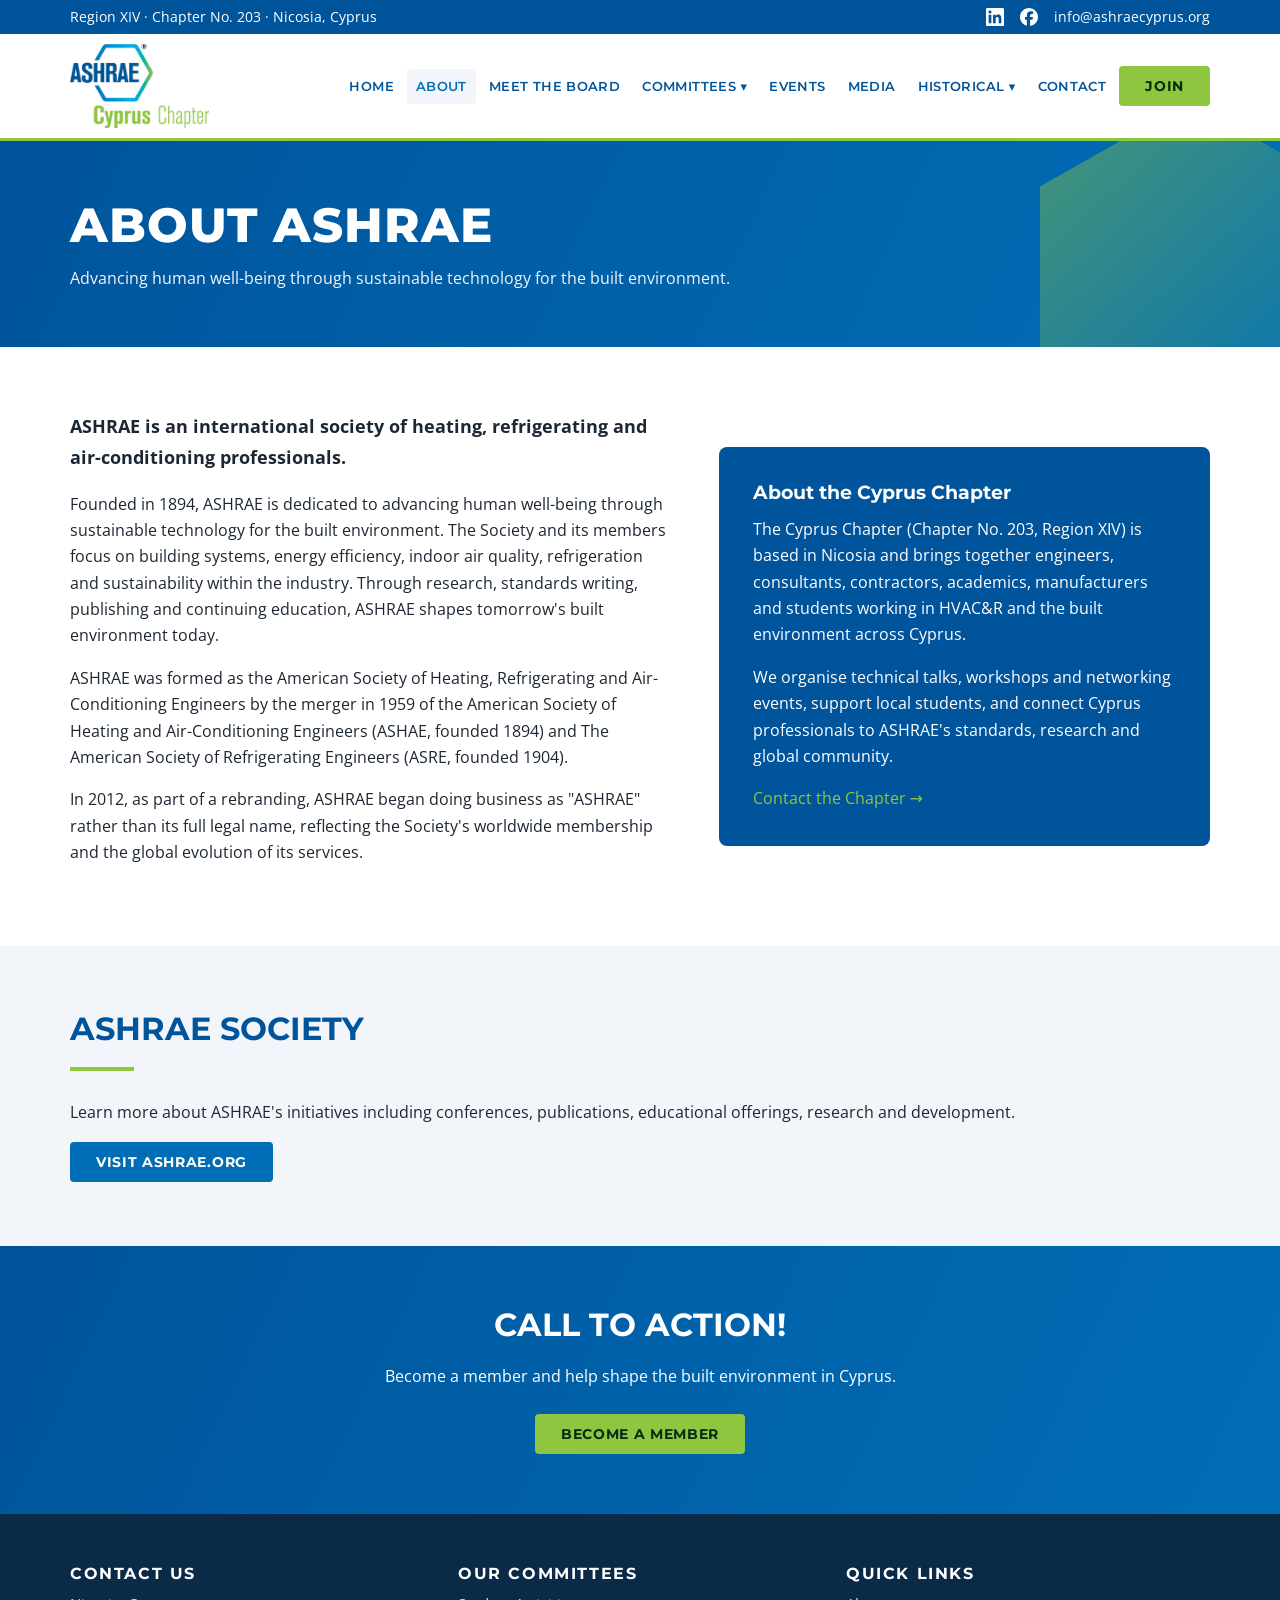
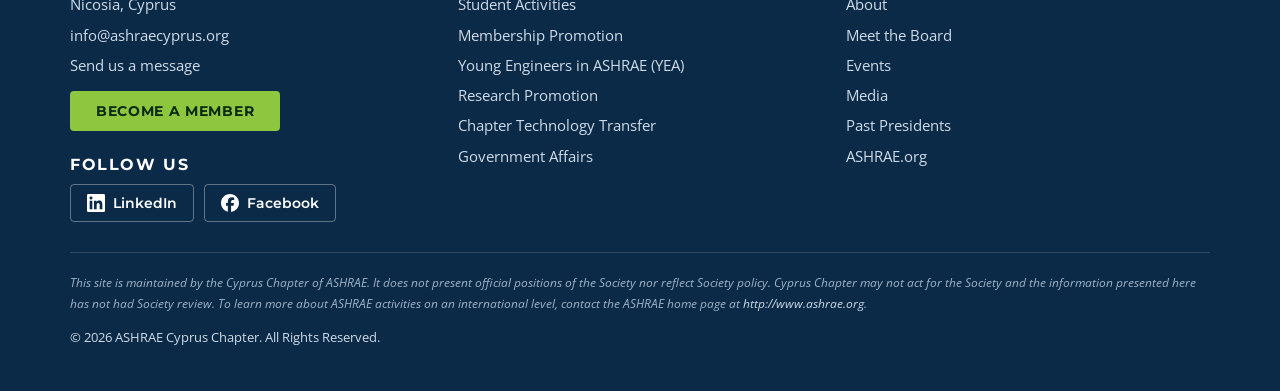
==== commit 7f6708ec: "Add files via upload" ====
--- a/about.html
+++ b/about.html
@@ -43,7 +43,7 @@
 <div class="cta"><div class="wrap"><h2>Call to action!</h2><p>Become a member and help shape the built environment in Cyprus.</p><a class="btn" href="https://www.ashrae.org/join" target="_blank" rel="noopener">Become a Member</a></div></div></main>
 <footer class="site"><div class="wrap">
   <div class="grid g3">
-    <div><h3>Contact Us</h3><ul><li>Nicosia, Cyprus</li><li><a data-email href="#" hidden></a></li><li><a href="contact.html">Contact page</a></li></ul>
+    <div><h3>Contact Us</h3><ul><li>Nicosia, Cyprus</li><li><a data-email href="#" hidden></a></li><li><a href="contact.html">Send us a message</a></li></ul>
     <p style="margin-top:14px"><a class="btn" href="https://www.ashrae.org/join" target="_blank" rel="noopener">Become a Member</a></p><h3 style="margin-top:24px">Follow Us</h3><div class="follow"><a class="social btn-social" data-social="linkedin" href="#" target="_blank" rel="noopener" aria-label="ASHRAE Cyprus Chapter on LinkedIn" hidden><svg class="ico" viewBox="0 0 24 24" aria-hidden="true" focusable="false"><path d="M20.447 20.452h-3.554v-5.569c0-1.328-.027-3.037-1.852-3.037-1.853 0-2.136 1.445-2.136 2.939v5.667H9.351V9h3.414v1.561h.046c.477-.9 1.637-1.85 3.37-1.85 3.601 0 4.267 2.37 4.267 5.455v6.286zM5.337 7.433c-1.144 0-2.063-.926-2.063-2.065 0-1.138.92-2.063 2.063-2.063 1.14 0 2.064.925 2.064 2.063 0 1.139-.925 2.065-2.064 2.065zm1.782 13.019H3.555V9h3.564v11.452zM22.225 0H1.771C.792 0 0 .774 0 1.729v20.542C0 23.227.792 24 1.771 24h20.451C23.2 24 24 23.227 24 22.271V1.729C24 .774 23.2 0 22.222 0h.003z"/></svg><span class="lbl">LinkedIn</span></a><a class="social btn-social" data-social="facebook" href="#" target="_blank" rel="noopener" aria-label="ASHRAE Cyprus Chapter on Facebook" hidden><svg class="ico" viewBox="0 0 24 24" aria-hidden="true" focusable="false"><path d="M9.101 23.691v-7.98H6.627v-3.667h2.474v-1.58c0-4.085 1.848-5.978 5.858-5.978.401 0 .955.042 1.468.103a8.68 8.68 0 0 1 1.141.195v3.325a8.623 8.623 0 0 0-.653-.036 26.805 26.805 0 0 0-.733-.009c-.707 0-1.259.096-1.675.309a1.686 1.686 0 0 0-.679.622c-.258.42-.374.995-.374 1.752v1.297h3.919l-.386 2.103-.287 1.564h-3.246v8.245C19.396 23.238 24 18.179 24 12.044c0-6.627-5.373-12-12-12s-12 5.373-12 12c0 5.628 3.874 10.35 9.101 11.647Z"/></svg><span class="lbl">Facebook</span></a></div></div>
     <div><h3>Our Committees</h3><ul><li><a href="student-activities.html">Student Activities</a></li><li><a href="membership-promotion.html">Membership Promotion</a></li><li><a href="young-engineers-in-ashrae-yea.html">Young Engineers in ASHRAE (YEA)</a></li><li><a href="research-promotion.html">Research Promotion</a></li><li><a href="chapter-technology-transfer.html">Chapter Technology Transfer</a></li><li><a href="government-affairs.html">Government Affairs</a></li></ul></div>
     <div><h3>Quick Links</h3><ul><li><a href="about.html">About</a></li><li><a href="meet-the-board.html">Meet the Board</a></li><li><a href="events.html">Events</a></li><li><a href="media.html">Media</a></li><li><a href="past-presidents.html">Past Presidents</a></li><li><a href="https://www.ashrae.org" target="_blank" rel="noopener">ASHRAE.org</a></li></ul></div>
--- a/style.css
+++ b/style.css
@@ -169,9 +169,3 @@
 
 .people{display:flex;flex-wrap:wrap;justify-content:center;gap:36px 24px}
 .people .person{flex:0 1 250px;min-width:0}
-
-.hp{position:absolute;left:-9999px;height:0;overflow:hidden}
-.form-status{margin-top:14px;font-weight:600;color:var(--navy)}
-.form-status a{font-weight:700}
-
-.btn-lg{font-size:1.05rem;padding:16px 34px;text-transform:none;letter-spacing:.02em}
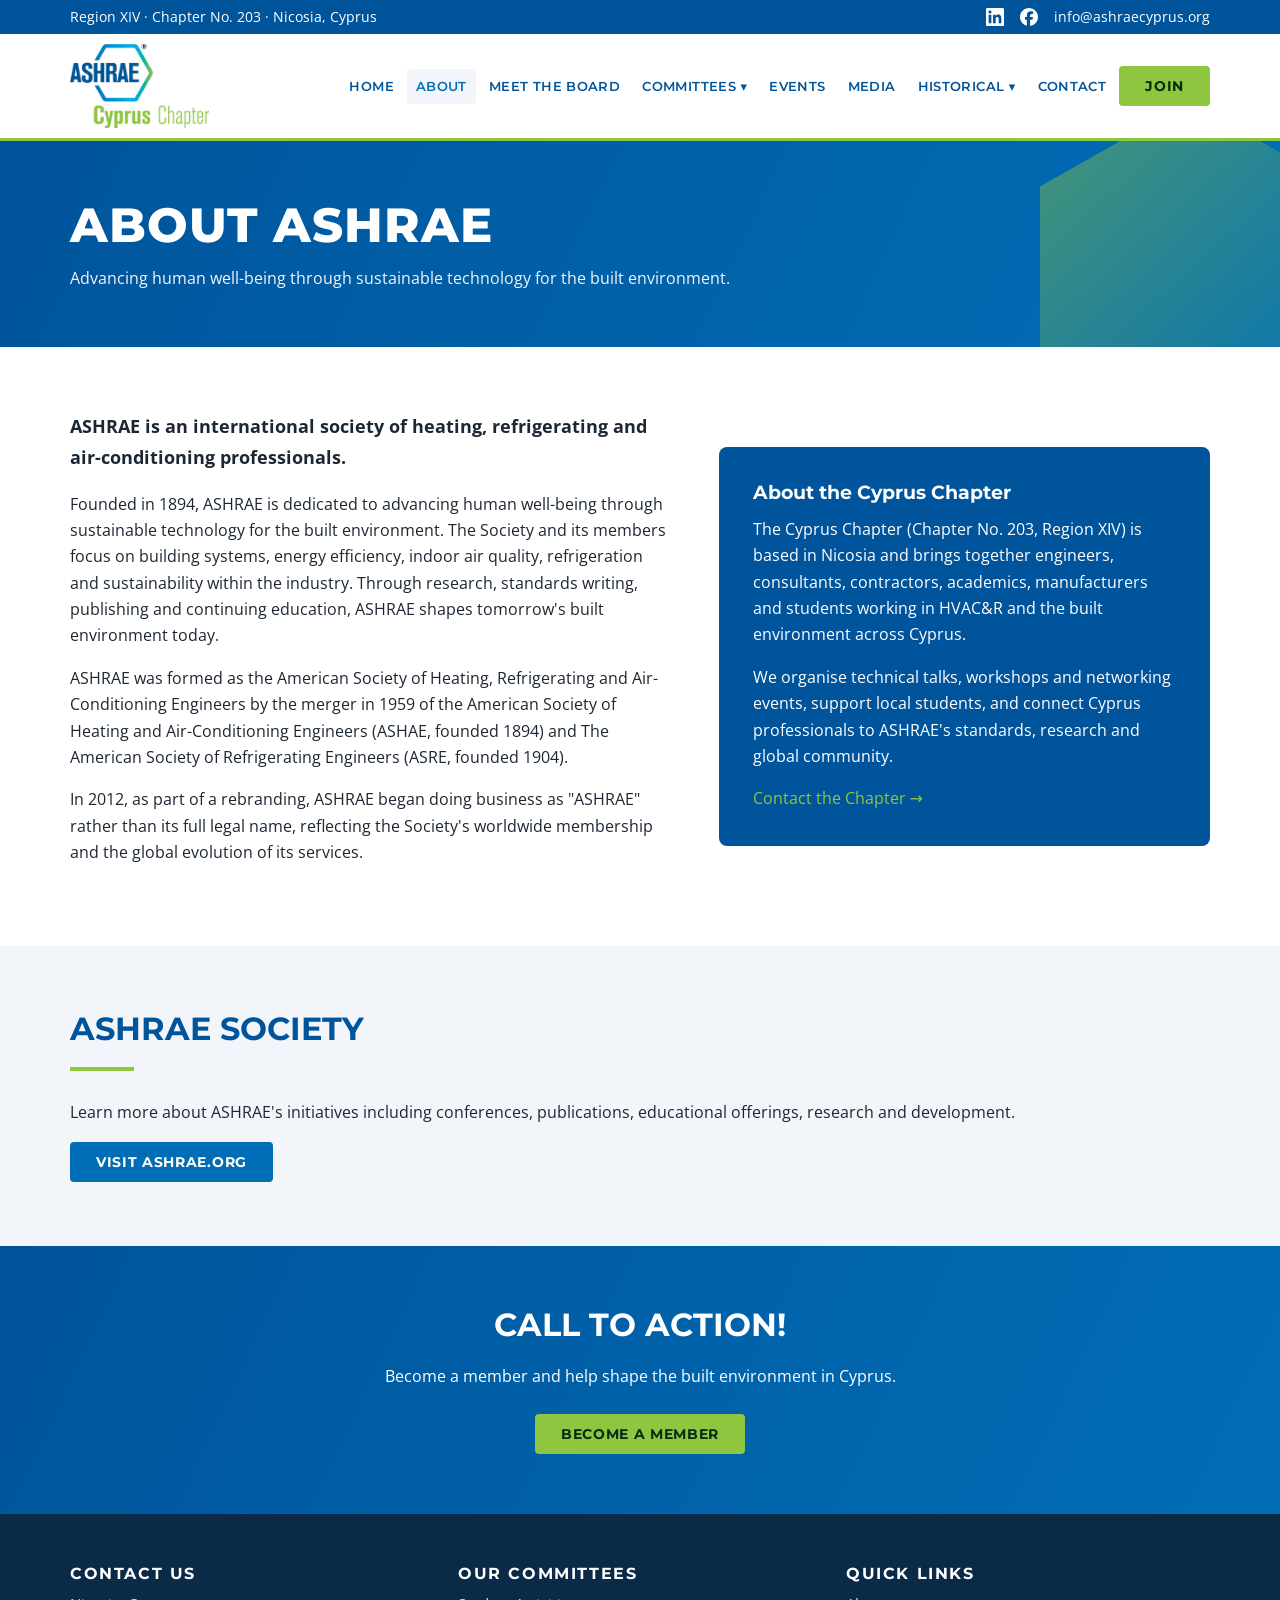
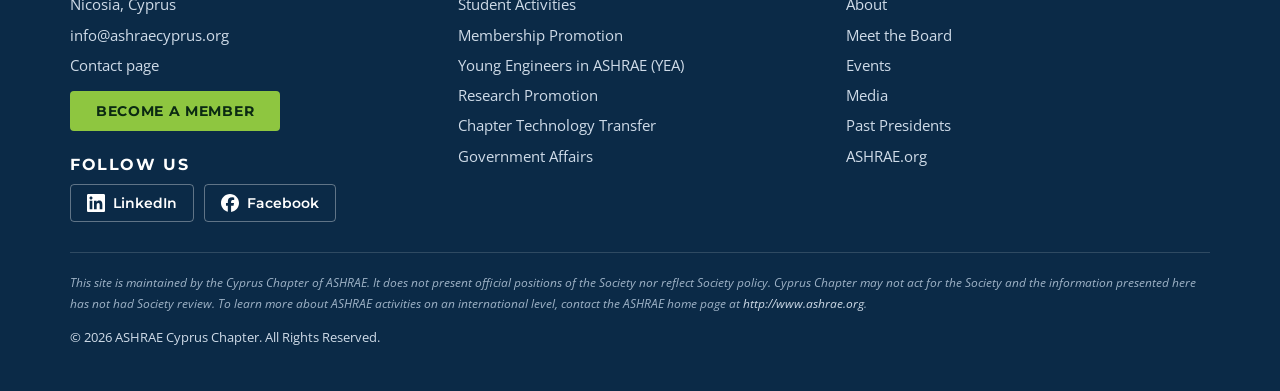
==== commit 5a451629: "Add files via upload" ====
--- a/about.html
+++ b/about.html
@@ -13,7 +13,7 @@
 </head>
 <body>
 <a class="skip" href="#content">Skip to content</a>
-<div class="topbar"><div class="wrap"><span>Region XIV · Chapter No. 203 · Nicosia, Cyprus</span><div class="topbar-right"><a class="social top" data-social="linkedin" href="#" target="_blank" rel="noopener" aria-label="ASHRAE Cyprus Chapter on LinkedIn" hidden><svg class="ico" viewBox="0 0 24 24" aria-hidden="true" focusable="false"><path d="M20.447 20.452h-3.554v-5.569c0-1.328-.027-3.037-1.852-3.037-1.853 0-2.136 1.445-2.136 2.939v5.667H9.351V9h3.414v1.561h.046c.477-.9 1.637-1.85 3.37-1.85 3.601 0 4.267 2.37 4.267 5.455v6.286zM5.337 7.433c-1.144 0-2.063-.926-2.063-2.065 0-1.138.92-2.063 2.063-2.063 1.14 0 2.064.925 2.064 2.063 0 1.139-.925 2.065-2.064 2.065zm1.782 13.019H3.555V9h3.564v11.452zM22.225 0H1.771C.792 0 0 .774 0 1.729v20.542C0 23.227.792 24 1.771 24h20.451C23.2 24 24 23.227 24 22.271V1.729C24 .774 23.2 0 22.222 0h.003z"/></svg><span class="lbl">LinkedIn</span></a><a class="social top" data-social="facebook" href="#" target="_blank" rel="noopener" aria-label="ASHRAE Cyprus Chapter on Facebook" hidden><svg class="ico" viewBox="0 0 24 24" aria-hidden="true" focusable="false"><path d="M9.101 23.691v-7.98H6.627v-3.667h2.474v-1.58c0-4.085 1.848-5.978 5.858-5.978.401 0 .955.042 1.468.103a8.68 8.68 0 0 1 1.141.195v3.325a8.623 8.623 0 0 0-.653-.036 26.805 26.805 0 0 0-.733-.009c-.707 0-1.259.096-1.675.309a1.686 1.686 0 0 0-.679.622c-.258.42-.374.995-.374 1.752v1.297h3.919l-.386 2.103-.287 1.564h-3.246v8.245C19.396 23.238 24 18.179 24 12.044c0-6.627-5.373-12-12-12s-12 5.373-12 12c0 5.628 3.874 10.35 9.101 11.647Z"/></svg><span class="lbl">Facebook</span></a><a data-email href="#" hidden></a></div></div></div>
+<div class="topbar"><div class="wrap"><span>Region XIV · Chapter No. 203 · Nicosia, Cyprus</span><div class="topbar-right"><a class="social top" data-social="linkedin" href="https://www.linkedin.com/company/ashrae-cyprus-chapter/home/" target="_blank" rel="noopener" aria-label="ASHRAE Cyprus Chapter on LinkedIn"><svg class="ico" viewBox="0 0 24 24" aria-hidden="true" focusable="false"><path d="M20.447 20.452h-3.554v-5.569c0-1.328-.027-3.037-1.852-3.037-1.853 0-2.136 1.445-2.136 2.939v5.667H9.351V9h3.414v1.561h.046c.477-.9 1.637-1.85 3.37-1.85 3.601 0 4.267 2.37 4.267 5.455v6.286zM5.337 7.433c-1.144 0-2.063-.926-2.063-2.065 0-1.138.92-2.063 2.063-2.063 1.14 0 2.064.925 2.064 2.063 0 1.139-.925 2.065-2.064 2.065zm1.782 13.019H3.555V9h3.564v11.452zM22.225 0H1.771C.792 0 0 .774 0 1.729v20.542C0 23.227.792 24 1.771 24h20.451C23.2 24 24 23.227 24 22.271V1.729C24 .774 23.2 0 22.222 0h.003z"/></svg><span class="lbl">LinkedIn</span></a><a class="social top" data-social="facebook" href="https://www.facebook.com/constantinoszzeniou" target="_blank" rel="noopener" aria-label="ASHRAE Cyprus Chapter on Facebook"><svg class="ico" viewBox="0 0 24 24" aria-hidden="true" focusable="false"><path d="M9.101 23.691v-7.98H6.627v-3.667h2.474v-1.58c0-4.085 1.848-5.978 5.858-5.978.401 0 .955.042 1.468.103a8.68 8.68 0 0 1 1.141.195v3.325a8.623 8.623 0 0 0-.653-.036 26.805 26.805 0 0 0-.733-.009c-.707 0-1.259.096-1.675.309a1.686 1.686 0 0 0-.679.622c-.258.42-.374.995-.374 1.752v1.297h3.919l-.386 2.103-.287 1.564h-3.246v8.245C19.396 23.238 24 18.179 24 12.044c0-6.627-5.373-12-12-12s-12 5.373-12 12c0 5.628 3.874 10.35 9.101 11.647Z"/></svg><span class="lbl">Facebook</span></a><a data-email href="mailto:info@ashraecyprus.org">info@ashraecyprus.org</a></div></div></div>
 <header class="site"><div class="wrap">
   <a class="logo" href="index.html" aria-label="ASHRAE Cyprus Chapter home"><img src="logo.png" alt="ASHRAE Cyprus Chapter" width="640" height="387"></a>
   <button class="burger" aria-expanded="false" aria-controls="nav" onclick="var n=document.getElementById('nav');var o=n.classList.toggle('open');this.setAttribute('aria-expanded',o)">Menu</button>
@@ -43,8 +43,8 @@
 <div class="cta"><div class="wrap"><h2>Call to action!</h2><p>Become a member and help shape the built environment in Cyprus.</p><a class="btn" href="https://www.ashrae.org/join" target="_blank" rel="noopener">Become a Member</a></div></div></main>
 <footer class="site"><div class="wrap">
   <div class="grid g3">
-    <div><h3>Contact Us</h3><ul><li>Nicosia, Cyprus</li><li><a data-email href="#" hidden></a></li><li><a href="contact.html">Send us a message</a></li></ul>
-    <p style="margin-top:14px"><a class="btn" href="https://www.ashrae.org/join" target="_blank" rel="noopener">Become a Member</a></p><h3 style="margin-top:24px">Follow Us</h3><div class="follow"><a class="social btn-social" data-social="linkedin" href="#" target="_blank" rel="noopener" aria-label="ASHRAE Cyprus Chapter on LinkedIn" hidden><svg class="ico" viewBox="0 0 24 24" aria-hidden="true" focusable="false"><path d="M20.447 20.452h-3.554v-5.569c0-1.328-.027-3.037-1.852-3.037-1.853 0-2.136 1.445-2.136 2.939v5.667H9.351V9h3.414v1.561h.046c.477-.9 1.637-1.85 3.37-1.85 3.601 0 4.267 2.37 4.267 5.455v6.286zM5.337 7.433c-1.144 0-2.063-.926-2.063-2.065 0-1.138.92-2.063 2.063-2.063 1.14 0 2.064.925 2.064 2.063 0 1.139-.925 2.065-2.064 2.065zm1.782 13.019H3.555V9h3.564v11.452zM22.225 0H1.771C.792 0 0 .774 0 1.729v20.542C0 23.227.792 24 1.771 24h20.451C23.2 24 24 23.227 24 22.271V1.729C24 .774 23.2 0 22.222 0h.003z"/></svg><span class="lbl">LinkedIn</span></a><a class="social btn-social" data-social="facebook" href="#" target="_blank" rel="noopener" aria-label="ASHRAE Cyprus Chapter on Facebook" hidden><svg class="ico" viewBox="0 0 24 24" aria-hidden="true" focusable="false"><path d="M9.101 23.691v-7.98H6.627v-3.667h2.474v-1.58c0-4.085 1.848-5.978 5.858-5.978.401 0 .955.042 1.468.103a8.68 8.68 0 0 1 1.141.195v3.325a8.623 8.623 0 0 0-.653-.036 26.805 26.805 0 0 0-.733-.009c-.707 0-1.259.096-1.675.309a1.686 1.686 0 0 0-.679.622c-.258.42-.374.995-.374 1.752v1.297h3.919l-.386 2.103-.287 1.564h-3.246v8.245C19.396 23.238 24 18.179 24 12.044c0-6.627-5.373-12-12-12s-12 5.373-12 12c0 5.628 3.874 10.35 9.101 11.647Z"/></svg><span class="lbl">Facebook</span></a></div></div>
+    <div><h3>Contact Us</h3><ul><li>Nicosia, Cyprus</li><li><a data-email href="mailto:info@ashraecyprus.org">info@ashraecyprus.org</a></li><li><a href="contact.html">Contact page</a></li></ul>
+    <p style="margin-top:14px"><a class="btn" href="https://www.ashrae.org/join" target="_blank" rel="noopener">Become a Member</a></p><h3 style="margin-top:24px">Follow Us</h3><div class="follow"><a class="social btn-social" data-social="linkedin" href="https://www.linkedin.com/company/ashrae-cyprus-chapter/home/" target="_blank" rel="noopener" aria-label="ASHRAE Cyprus Chapter on LinkedIn"><svg class="ico" viewBox="0 0 24 24" aria-hidden="true" focusable="false"><path d="M20.447 20.452h-3.554v-5.569c0-1.328-.027-3.037-1.852-3.037-1.853 0-2.136 1.445-2.136 2.939v5.667H9.351V9h3.414v1.561h.046c.477-.9 1.637-1.85 3.37-1.85 3.601 0 4.267 2.37 4.267 5.455v6.286zM5.337 7.433c-1.144 0-2.063-.926-2.063-2.065 0-1.138.92-2.063 2.063-2.063 1.14 0 2.064.925 2.064 2.063 0 1.139-.925 2.065-2.064 2.065zm1.782 13.019H3.555V9h3.564v11.452zM22.225 0H1.771C.792 0 0 .774 0 1.729v20.542C0 23.227.792 24 1.771 24h20.451C23.2 24 24 23.227 24 22.271V1.729C24 .774 23.2 0 22.222 0h.003z"/></svg><span class="lbl">LinkedIn</span></a><a class="social btn-social" data-social="facebook" href="https://www.facebook.com/constantinoszzeniou" target="_blank" rel="noopener" aria-label="ASHRAE Cyprus Chapter on Facebook"><svg class="ico" viewBox="0 0 24 24" aria-hidden="true" focusable="false"><path d="M9.101 23.691v-7.98H6.627v-3.667h2.474v-1.58c0-4.085 1.848-5.978 5.858-5.978.401 0 .955.042 1.468.103a8.68 8.68 0 0 1 1.141.195v3.325a8.623 8.623 0 0 0-.653-.036 26.805 26.805 0 0 0-.733-.009c-.707 0-1.259.096-1.675.309a1.686 1.686 0 0 0-.679.622c-.258.42-.374.995-.374 1.752v1.297h3.919l-.386 2.103-.287 1.564h-3.246v8.245C19.396 23.238 24 18.179 24 12.044c0-6.627-5.373-12-12-12s-12 5.373-12 12c0 5.628 3.874 10.35 9.101 11.647Z"/></svg><span class="lbl">Facebook</span></a></div></div>
     <div><h3>Our Committees</h3><ul><li><a href="student-activities.html">Student Activities</a></li><li><a href="membership-promotion.html">Membership Promotion</a></li><li><a href="young-engineers-in-ashrae-yea.html">Young Engineers in ASHRAE (YEA)</a></li><li><a href="research-promotion.html">Research Promotion</a></li><li><a href="chapter-technology-transfer.html">Chapter Technology Transfer</a></li><li><a href="government-affairs.html">Government Affairs</a></li></ul></div>
     <div><h3>Quick Links</h3><ul><li><a href="about.html">About</a></li><li><a href="meet-the-board.html">Meet the Board</a></li><li><a href="events.html">Events</a></li><li><a href="media.html">Media</a></li><li><a href="past-presidents.html">Past Presidents</a></li><li><a href="https://www.ashrae.org" target="_blank" rel="noopener">ASHRAE.org</a></li></ul></div>
   </div>
--- a/style.css
+++ b/style.css
@@ -156,6 +156,7 @@
 .panel.center p{margin:0 0 8px}
 @media(max-width:620px){.logo img{height:60px}.topbar .wrap{flex-wrap:wrap;gap:4px 14px}}
 footer.site a.btn,footer.site a.btn:hover{color:#0b2a12}
+.ev-desc{margin:0 0 6px}
 
 .topbar-right{display:flex;align-items:center;gap:16px}
 .ico{width:1.1em;height:1.1em;fill:currentColor;flex:none}
@@ -169,3 +170,12 @@
 
 .people{display:flex;flex-wrap:wrap;justify-content:center;gap:36px 24px}
 .people .person{flex:0 1 250px;min-width:0}
+
+.hp{position:absolute;left:-9999px;height:0;overflow:hidden}
+.form-status{margin-top:14px;font-weight:600;color:var(--navy)}
+.form-status a{font-weight:700}
+
+.btn-lg{font-size:1.05rem;padding:16px 34px;text-transform:none;letter-spacing:.02em}
+
+.avatar{position:relative}
+.avatar-img{position:absolute;inset:0}
